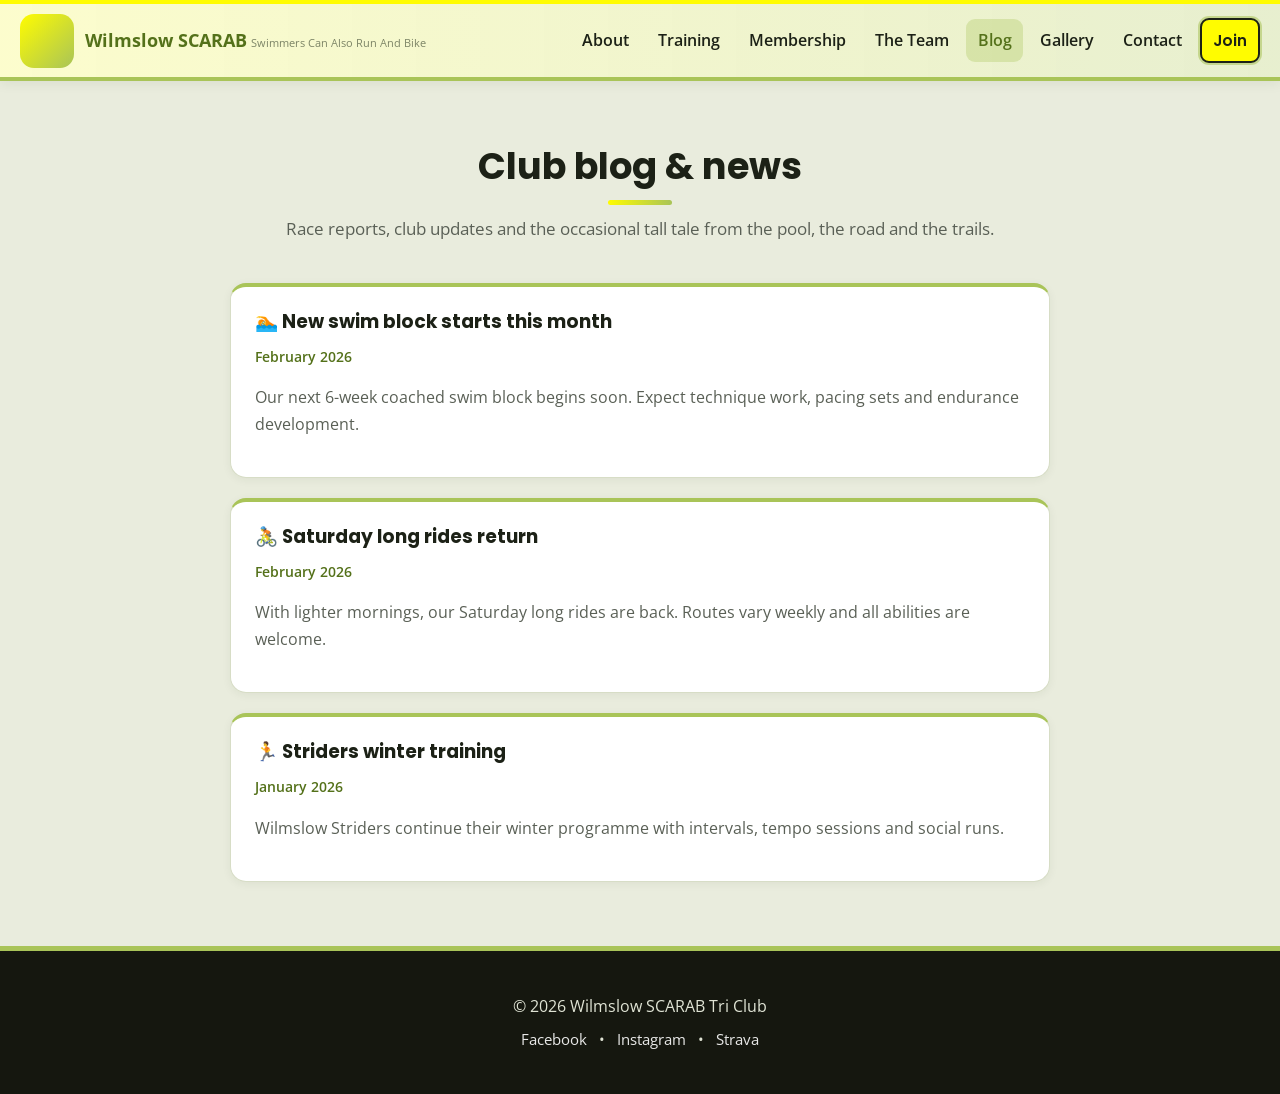
==== blog.html @ d7d1fdb4 "Add files via upload Initial upload" ====
<!DOCTYPE html>
<html lang="en">
<head>
  <meta charset="utf-8" />
  <meta name="viewport" content="width=device-width, initial-scale=1" />
  <title>Blog &amp; News | Wilmslow SCARAB Tri Club</title>
  <meta name="description" content="Club news, race reports and updates from Wilmslow SCARAB Triathlon Club." />
  <link rel="icon" href="assets/img/beetle-cycling-c.png" type="image/png" />
  <link href="https://fonts.googleapis.com/css2?family=Poppins:wght@500;700&family=Open+Sans:wght@300;400;600;700&display=swap" rel="stylesheet" />
  <link rel="stylesheet" href="styles.css" />
</head>
<body>

  <header class="site-header">
    <a class="brand" href="index.html" aria-label="Wilmslow SCARAB Tri Club home">
      <span class="brand__logo beetle-badge icon-bike" role="img" aria-label="SCARAB beetle logo"></span>
      <span>
        <span class="brand__name"><span style="color:var(--green-deep)">Wilmslow</span> <span style="color:var(--green-deep)">SCARAB</span></span>
        <span class="brand__tagline">Swimmers Can Also Run And Bike</span>
      </span>
    </a>
    <nav class="nav" aria-label="Main navigation">
      <a href="index.html#about">About</a>
      <a href="index.html#training">Training</a>
      <a href="index.html#membership">Membership</a>
      <a href="index.html#team">The Team</a>
      <a href="blog.html" class="active">Blog</a>
      <a href="gallery.html">Gallery</a>
      <a href="index.html#contact">Contact</a>
      <a class="btn" href="index.html#membership">Join</a>
    </nav>
    <button class="hamburger" aria-label="Open menu" aria-expanded="false">&#9776;</button>
  </header>

  <main>
    <section class="section">
      <div class="container">
        <h1 class="section__title">Club blog &amp; news</h1>
        <p class="section__sub">Race reports, club updates and the occasional tall tale from the pool, the road and the trails.</p>

        <div class="posts">
          <!--
            TO ADD A NEW POST: copy one <article class="post-card"> block below,
            change the title, date and text, and put the newest post at the top.
            For a longer post, you can link to a separate page in the blog/ folder.
          -->
          <article class="post-card">
            <h3>🏊 New swim block starts this month</h3>
            <p class="post-meta">February 2026</p>
            <p>Our next 6-week coached swim block begins soon. Expect technique work, pacing sets
              and endurance development.</p>
          </article>

          <article class="post-card">
            <h3>🚴 Saturday long rides return</h3>
            <p class="post-meta">February 2026</p>
            <p>With lighter mornings, our Saturday long rides are back. Routes vary weekly and all
              abilities are welcome.</p>
          </article>

          <article class="post-card">
            <h3>🏃 Striders winter training</h3>
            <p class="post-meta">January 2026</p>
            <p>Wilmslow Striders continue their winter programme with intervals, tempo sessions
              and social runs.</p>
          </article>
        </div>
      </div>
    </section>
  </main>

  <footer class="site-footer">
    <div class="container">
      <div>&copy; <span data-year>2026</span> Wilmslow SCARAB Tri Club</div>
      <div class="footer-links">
        <a href="https://www.facebook.com/groups/ScarabTriClub/">Facebook</a> •
        <a href="https://www.instagram.com/scarabtriclub/?hl=en">Instagram</a> •
        <a href="https://www.strava.com/clubs/17461?hl=en-GB">Strava</a>
      </div>
    </div>
  </footer>

  <script src="scripts.js"></script>
</body>
</html>
---- styles.css ----
/* =====================================================================
   Wilmslow SCARAB Tri Club — BOLD LIGHT theme
   Tinted sage background, brand-washed header, green hero band,
   yellow/green stats strip and a green call-to-action band.
   One file styles every page. Brand colours live in :root.
   ===================================================================== */

:root {
  /* bright brand colours — used for fills (buttons, brand bar, badges) */
  --accent-green:     #a9c458;
  --highlight-yellow: #fffc00;
  --yellow:           #fffc00;
  --green:            #a9c458;
  /* readable greens for text on light backgrounds */
  --green-mid:        #7d9a2e;
  --green-deep:       #54711a;
  --green-ink:        #3c5411;
  --gold-ink:         #a9780a;
  /* neutrals */
  --ink:              #1c2116;
  --muted:            #5a6056;
  --page-background:  #e9ecdd;   /* tinted sage page */
  --card-bg:          #ffffff;
  --card-border:      #d7ddc6;
  --text:             #1c2116;
  --text-muted:       #5a6056;
  --radius:           16px;
  --shadow-sm:        0 2px 10px rgba(30, 45, 10, 0.06);
  --shadow:           0 18px 40px rgba(40, 60, 15, 0.14);
  --maxw:             1160px;
}

/* ---------- Base ---------- */
* { box-sizing: border-box; }
html { scroll-behavior: smooth; scroll-padding-top: 80px; }
body { margin: 0; min-height: 100%; font-family: 'Open Sans', system-ui, -apple-system, 'Segoe UI', Roboto, Arial, sans-serif; color: var(--text); background: var(--page-background); line-height: 1.65; -webkit-font-smoothing: antialiased; }
img { max-width: 100%; height: auto; display: block; }
a { text-decoration: none; color: inherit; }
h1, h2, h3, h4 { font-family: 'Poppins', sans-serif; line-height: 1.15; }
.container { max-width: var(--maxw); margin: 0 auto; padding: 0 1.5rem; }
.visually-hidden { position: absolute; width: 1px; height: 1px; padding: 0; margin: -1px; overflow: hidden; clip: rect(0 0 0 0); white-space: nowrap; border: 0; }

/* ---------- Header / nav ---------- */
.site-header {
  position: sticky; top: 0; z-index: 40;
  background: linear-gradient(90deg, rgba(255, 252, 0, 0.16), rgba(169, 196, 88, 0.24)), #fbfdf4;
  border-top: 4px solid var(--highlight-yellow);
  border-bottom: 4px solid var(--accent-green);
  box-shadow: 0 2px 12px rgba(40, 60, 15, 0.08);
  padding: 0.6rem 1.25rem;
  display: flex; align-items: center; justify-content: space-between; gap: 1rem;
}
.brand { display: flex; align-items: center; gap: 0.7rem; }
.brand__logo { width: 54px; height: 54px; flex: 0 0 auto; border-radius: 14px; }
.beetle-badge {
  display: inline-block;
  background-image: var(--beetle), linear-gradient(135deg, var(--highlight-yellow), var(--accent-green));
  background-repeat: no-repeat, no-repeat;
  background-position: var(--beetle-pos, center), center;
  background-size: var(--beetle-size, contain), cover;
}
.icon-bike { --beetle: url('assets/img/beetle-cycling.gif');  --beetle-size: 118.0% 102.8%; --beetle-pos: 18.4% 76.4%; }
.icon-swim { --beetle: url('assets/img/beetle-swimming.gif'); --beetle-size: 84.2% 56.4%;   --beetle-pos: 49.8% 51.1%; }
.icon-run  { --beetle: url('assets/img/beetle-running.gif');  --beetle-size: 66.8% 92.9%;   --beetle-pos: 37.7% 77.3%; }
.brand__name { font-size: 1.1rem; margin: 0; font-weight: 700; color: var(--green-deep); }
.brand__tagline { font-size: 11px; color: #7c8466; margin-top: 2px; }

.nav { display: flex; align-items: center; gap: 0.4rem; }
.nav a { color: var(--ink); font-weight: 600; padding: 0.5rem 0.7rem; border-radius: 9px; transition: background 0.15s, color 0.15s; }
.nav a:hover, .nav a:focus-visible { background: rgba(169, 196, 88, 0.32); color: var(--green-deep); }
.nav a.active { background: rgba(169, 196, 88, 0.32); color: var(--green-deep); }

.btn {
  display: inline-flex; align-items: center; justify-content: center; gap: 0.5rem; cursor: pointer;
  background: var(--highlight-yellow); color: var(--ink);
  padding: 0.6rem 1.2rem; border-radius: 999px; font-weight: 700;
  border: 2px solid transparent; font-family: 'Poppins', sans-serif; font-size: 0.95rem;
  box-shadow: 0 6px 16px rgba(0, 0, 0, 0.1); transition: transform 0.15s, box-shadow 0.15s;
}
.btn:hover, .btn:focus-visible { transform: translateY(-2px); box-shadow: 0 10px 22px rgba(0, 0, 0, 0.16); }
.btn--ghost { background: #fff; color: var(--ink); border-color: var(--accent-green); box-shadow: none; }
.btn--block { display: flex; width: 100%; text-align: center; }
.site-header .btn { color: var(--ink); border-color: var(--ink); box-shadow: 0 0 0 2px rgba(169, 196, 88, 0.55); }
.site-header .btn:hover { box-shadow: 0 0 0 2px var(--accent-green), 0 4px 14px rgba(0, 0, 0, 0.12); }

.hamburger { display: none; background: none; border: none; color: var(--ink); font-size: 1.6rem; cursor: pointer; padding: 0.25rem 0.5rem; }

/* ---------- Hero (green band, white text) ---------- */
.hero {
  position: relative; overflow: hidden; color: #fff;
  min-height: 58vh; display: flex; align-items: center; padding: 3.6rem 1rem 5.2rem;
  background:
    radial-gradient(110% 85% at 88% -10%, rgba(255, 252, 0, 0.38), transparent 55%),
    linear-gradient(135deg, #bcd062 0%, #8aa835 60%, #739230 100%);
}
.hero::before { content: ""; position: absolute; inset: 0; background-image: radial-gradient(rgba(255, 255, 255, 0.18) 1.5px, transparent 1.5px); background-size: 24px 24px; opacity: 0.55; }
.hero__inner { position: relative; max-width: var(--maxw); width: 100%; margin: 0 auto; display: grid; grid-template-columns: 1.15fr 0.85fr; gap: 3rem; align-items: center; }
.eyebrow { display: inline-flex; align-items: center; gap: 0.5rem; background: rgba(255, 255, 255, 0.92); color: var(--green-ink); font-weight: 700; font-size: 0.8rem; letter-spacing: 0.02em; padding: 0.35rem 0.85rem; border-radius: 999px; margin-bottom: 1rem; }
.hero__title { font-size: clamp(2.3rem, 5vw, 3.7rem); font-weight: 800; letter-spacing: -0.02em; margin: 0 0 0.9rem; color: #fff; }
.hero__title .hl { color: var(--highlight-yellow); }
.hero__lead { color: rgba(255, 255, 255, 0.95); font-size: 1.18rem; margin: 0 0 1.6rem; max-width: 46ch; }
.hero__actions { display: flex; gap: 0.8rem; flex-wrap: wrap; }
.hero__card { background: #fff; border-radius: 22px; padding: 1.5rem; box-shadow: var(--shadow); color: var(--ink); }
.hero__card h2 { margin: 0 0 0.3rem; color: var(--green-deep); font-size: 1.15rem; }
.hero__card p { color: var(--muted); margin: 0 0 1rem; font-size: 0.95rem; }

/* ---------- Stats strip (overlaps hero) ---------- */
.stats-strip { position: relative; z-index: 5; margin-top: -3.2rem; margin-bottom: 1rem; }
.stats { background: linear-gradient(135deg, var(--highlight-yellow), var(--accent-green)); border-radius: 20px; box-shadow: var(--shadow); display: grid; grid-template-columns: repeat(4, 1fr); overflow: hidden; }
.stat { text-align: center; padding: 1.5rem 1rem; }
.stat + .stat { border-left: 1px solid rgba(36, 48, 24, 0.18); }
.stat b { display: block; font-family: 'Poppins', sans-serif; font-weight: 800; font-size: 2rem; color: var(--ink); line-height: 1; }
.stat span { display: block; margin-top: 0.35rem; color: var(--green-deep); font-size: 0.9rem; font-weight: 700; }

/* ---------- Sections ---------- */
.section { padding: 4rem 0; }
.section:nth-of-type(even) { background: #ffffff; }
.section__title { font-size: clamp(1.7rem, 3.2vw, 2.3rem); color: var(--ink); text-align: center; margin: 0 0 0.6rem; font-weight: 700; }
.section__title::after { content: ""; display: block; width: 64px; height: 5px; margin: 0.8rem auto 0; border-radius: 3px; background: linear-gradient(90deg, var(--highlight-yellow), var(--accent-green)); }
.section__sub { max-width: 720px; margin: 0 auto 2.5rem; text-align: center; color: var(--muted); font-size: 1.05rem; }

.grid { display: grid; grid-template-columns: repeat(auto-fit, minmax(240px, 1fr)); gap: 1.4rem; }

.card { background: var(--card-bg); padding: 1.6rem; border-radius: var(--radius); border: 1px solid var(--card-border); border-top: 4px solid var(--accent-green); box-shadow: var(--shadow-sm); transition: transform 0.18s, box-shadow 0.18s; }
.card:hover { transform: translateY(-5px); box-shadow: var(--shadow); }
.card h3 { margin: 0 0 0.5rem; color: var(--green-deep); display: flex; align-items: center; gap: 0.55rem; font-size: 1.2rem; }
.card-icon { width: 42px; height: 42px; flex: 0 0 auto; border-radius: 10px; }
.card p, .card li { color: var(--muted); margin: 0 0 0.5rem; }
.card ul { margin: 0; padding-left: 1.2rem; }

/* ---------- Membership ---------- */
.membership-grid { display: grid; grid-template-columns: 1.4fr 1fr; gap: 1.5rem; align-items: start; }
.pill { display: inline-block; background: rgba(169, 196, 88, 0.24); color: var(--green-ink); padding: 0.2rem 0.75rem; border-radius: 999px; font-size: 0.85rem; font-weight: 700; margin-bottom: 0.5rem; }
.price-grid { display: grid; grid-template-columns: repeat(auto-fit, minmax(130px, 1fr)); gap: 0.7rem; margin-top: 1.2rem; }
.price { background: #f4f7ea; border: 1px solid var(--card-border); border-radius: 12px; padding: 1rem; text-align: center; }
.price h4 { margin: 0 0 0.4rem; font-size: 0.95rem; color: var(--ink); }
.price__amount { font-weight: 800; color: var(--green-deep); font-size: 1.2rem; font-family: 'Poppins', sans-serif; }

/* ---------- Call-to-action band ---------- */
.cta-band { position: relative; overflow: hidden; border-radius: 26px; background: linear-gradient(120deg, #b6ca5f, #7d9a2e); box-shadow: var(--shadow); }
.cta-band__wm { position: absolute; right: -30px; bottom: -44px; width: 330px; height: 330px; opacity: 0.14; background: url('assets/img/beetle-cycling.gif') no-repeat center/contain; }
.cta-band__inner { position: relative; padding: 3rem 2.5rem; max-width: 780px; }
.cta-band__inner h2 { color: #fff; font-size: clamp(1.8rem, 3.6vw, 2.5rem); font-weight: 800; margin: 0 0 0.6rem; text-shadow: 0 2px 6px rgba(40, 55, 10, 0.2); }
.cta-band__inner p { color: #26340b; font-size: 1.1rem; margin: 0 0 1.5rem; max-width: 48ch; font-weight: 600; }

/* ---------- FAQ ---------- */
.faq { max-width: 860px; margin: 0 auto; display: grid; gap: 0.7rem; }
.faq__item { background: var(--card-bg); border: 1px solid var(--card-border); border-radius: 12px; overflow: hidden; box-shadow: var(--shadow-sm); }
.faq__q { width: 100%; text-align: left; background: none; border: none; color: var(--ink); font-family: 'Poppins', sans-serif; font-size: 1rem; font-weight: 600; padding: 1rem 1.2rem; cursor: pointer; display: flex; justify-content: space-between; align-items: center; gap: 1rem; }
.faq__q[aria-expanded="true"] .faq__icon { transform: rotate(45deg); }
.faq__icon { transition: transform 0.2s; font-size: 1.3rem; color: var(--green-deep); }
.faq__a { padding: 0 1.2rem; max-height: 0; overflow: hidden; transition: max-height 0.25s ease, padding 0.25s ease; color: var(--muted); }
.faq__a[data-open="true"] { padding: 0 1.2rem 1.1rem; max-height: 420px; }

/* ---------- Forms ---------- */
form { display: flex; flex-direction: column; gap: 1rem; }
.form-row { display: flex; flex-direction: column; gap: 0.4rem; }
.form-row label { font-weight: 600; color: var(--green-deep); font-size: 0.95rem; }
input, textarea, select { width: 100%; padding: 0.7rem 0.9rem; border-radius: 10px; border: 1px solid #cdd2c4; background: #fff; color: var(--ink); font-size: 1rem; font-family: inherit; transition: border 0.2s, box-shadow 0.2s; }
input::placeholder, textarea::placeholder { color: #9aa092; }
input:focus, textarea:focus, select:focus { outline: none; border-color: var(--green-deep); box-shadow: 0 0 6px rgba(95, 125, 24, 0.25); }
textarea { resize: vertical; min-height: 140px; }
select option { background: #fff; color: var(--ink); }

/* ---------- Contact ---------- */
.contact-grid { display: grid; grid-template-columns: 1fr 1fr; gap: 1.5rem; }
.contact-card { background: var(--card-bg); border: 1px solid var(--card-border); border-top: 4px solid var(--accent-green); border-radius: var(--radius); padding: 1.6rem; box-shadow: var(--shadow-sm); }
.contact-card a { color: var(--green-deep); font-weight: 600; }
.map-embed { width: 100%; height: 240px; border: 0; border-radius: 10px; }

/* ---------- Gallery ---------- */
.gallery-grid { display: grid; grid-template-columns: repeat(auto-fit, minmax(200px, 1fr)); gap: 0.8rem; }
.gallery-item { border-radius: 12px; overflow: hidden; aspect-ratio: 4 / 3; background: #dfe4d3; border: 1px solid var(--card-border); }
.gallery-item img { width: 100%; height: 100%; object-fit: cover; transition: transform 0.3s; }
.gallery-item:hover img { transform: scale(1.05); }

/* ---------- Blog ---------- */
.posts { display: grid; gap: 1.25rem; max-width: 820px; margin: 0 auto; }
.post-card { background: var(--card-bg); border: 1px solid var(--card-border); border-top: 4px solid var(--accent-green); border-radius: var(--radius); padding: 1.5rem; box-shadow: var(--shadow-sm); }
.post-card h3 { margin: 0 0 0.3rem; color: var(--ink); }
.post-card .post-meta { color: var(--green-deep); font-size: 0.85rem; margin-bottom: 0.7rem; font-weight: 600; }
.post-card p { color: var(--muted); }
.article { max-width: 720px; margin: 0 auto; }
.article h1 { color: var(--ink); }
.article .post-meta { color: var(--green-deep); margin-bottom: 1.5rem; }
.article p { color: var(--muted); margin: 0 0 1.1rem; }

/* ---------- Footer (dark, to ground the page) ---------- */
.site-footer { padding: 2.6rem 1rem; background: #15170f; color: #dfe3d4; text-align: center; border-top: 5px solid var(--accent-green); }
.site-footer .footer-links { font-size: 0.95rem; margin-top: 0.5rem; }
.site-footer .footer-links a { color: rgba(255, 255, 255, 0.9); margin: 0 0.5rem; }
.site-footer .footer-links a:hover { color: var(--highlight-yellow); }

/* ---------- Scroll-in animation ---------- */
[data-animate] { opacity: 0; transform: translateY(18px); transition: opacity 0.6s, transform 0.6s; }
[data-animate].in-view { opacity: 1; transform: none; }
@media (prefers-reduced-motion: reduce) { [data-animate] { opacity: 1; transform: none; transition: none; } html { scroll-behavior: auto; } }

/* ---------- Responsive ---------- */
@media (max-width: 900px) {
  .hero__inner, .membership-grid, .contact-grid { grid-template-columns: 1fr; }
  .hero { padding: 2.8rem 1rem 4.6rem; }
  .stats { grid-template-columns: repeat(2, 1fr); }
  .stat:nth-child(3) { border-left: none; border-top: 1px solid rgba(36, 48, 24, 0.18); }
  .stat:nth-child(4) { border-top: 1px solid rgba(36, 48, 24, 0.18); }
  .cta-band__inner { padding: 2.2rem 1.6rem; }
  .hamburger { display: block; }
  .nav { display: none; flex-direction: column; align-items: stretch; position: absolute; top: 100%; left: 0; width: 100%; background: #fbfdf4; padding: 0.5rem 0; border-bottom: 1px solid var(--card-border); box-shadow: 0 8px 16px rgba(0, 0, 0, 0.08); }
  .nav.open { display: flex; }
  .nav a { border-radius: 0; padding: 0.85rem 1.5rem; border-bottom: 1px solid var(--card-border); }
  .nav .btn { margin: 0.6rem 1.5rem; }
}
@media (max-width: 560px) {
  .stats { grid-template-columns: 1fr; }
  .stat + .stat { border-left: none; border-top: 1px solid rgba(36, 48, 24, 0.18); }
}
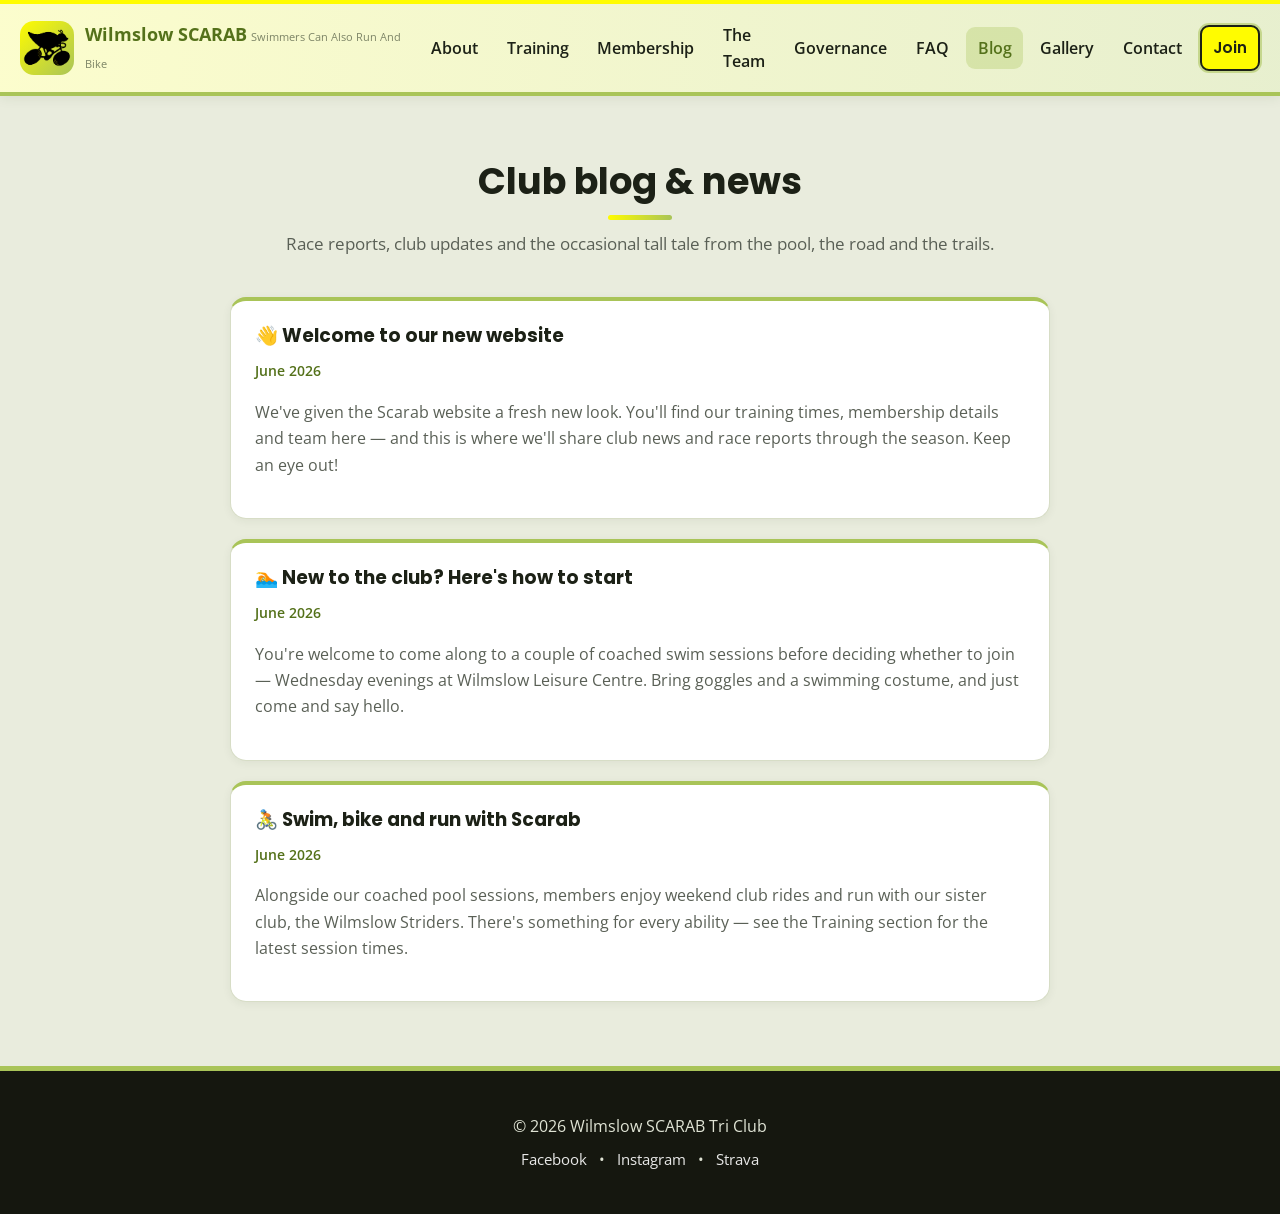
==== commit 345dd22f: "Add files via upload Changes to AGM PDF folders, wording, menus, blog refresh, link preview image" ====
--- a/blog.html
+++ b/blog.html
@@ -24,6 +24,8 @@
       <a href="index.html#training">Training</a>
       <a href="index.html#membership">Membership</a>
       <a href="index.html#team">The Team</a>
+      <a href="index.html#governance">Governance</a>
+      <a href="index.html#faq">FAQ</a>
       <a href="blog.html" class="active">Blog</a>
       <a href="gallery.html">Gallery</a>
       <a href="index.html#contact">Contact</a>
@@ -45,24 +47,27 @@
             For a longer post, you can link to a separate page in the blog/ folder.
           -->
           <article class="post-card">
-            <h3>🏊 New swim block starts this month</h3>
-            <p class="post-meta">February 2026</p>
-            <p>Our next 6-week coached swim block begins soon. Expect technique work, pacing sets
-              and endurance development.</p>
+            <h3>👋 Welcome to our new website</h3>
+            <p class="post-meta">June 2026</p>
+            <p>We've given the Scarab website a fresh new look. You'll find our training times,
+              membership details and team here — and this is where we'll share club news and
+              race reports through the season. Keep an eye out!</p>
           </article>
 
           <article class="post-card">
-            <h3>🚴 Saturday long rides return</h3>
-            <p class="post-meta">February 2026</p>
-            <p>With lighter mornings, our Saturday long rides are back. Routes vary weekly and all
-              abilities are welcome.</p>
+            <h3>🏊 New to the club? Here's how to start</h3>
+            <p class="post-meta">June 2026</p>
+            <p>You're welcome to come along to a couple of coached swim sessions before deciding
+              whether to join — Wednesday evenings at Wilmslow Leisure Centre. Bring goggles and a
+              swimming costume, and just come and say hello.</p>
           </article>
 
           <article class="post-card">
-            <h3>🏃 Striders winter training</h3>
-            <p class="post-meta">January 2026</p>
-            <p>Wilmslow Striders continue their winter programme with intervals, tempo sessions
-              and social runs.</p>
+            <h3>🚴 Swim, bike and run with Scarab</h3>
+            <p class="post-meta">June 2026</p>
+            <p>Alongside our coached pool sessions, members enjoy weekend club rides and run with
+              our sister club, the Wilmslow Striders. There's something for every ability — see the
+              Training section for the latest session times.</p>
           </article>
         </div>
       </div>
